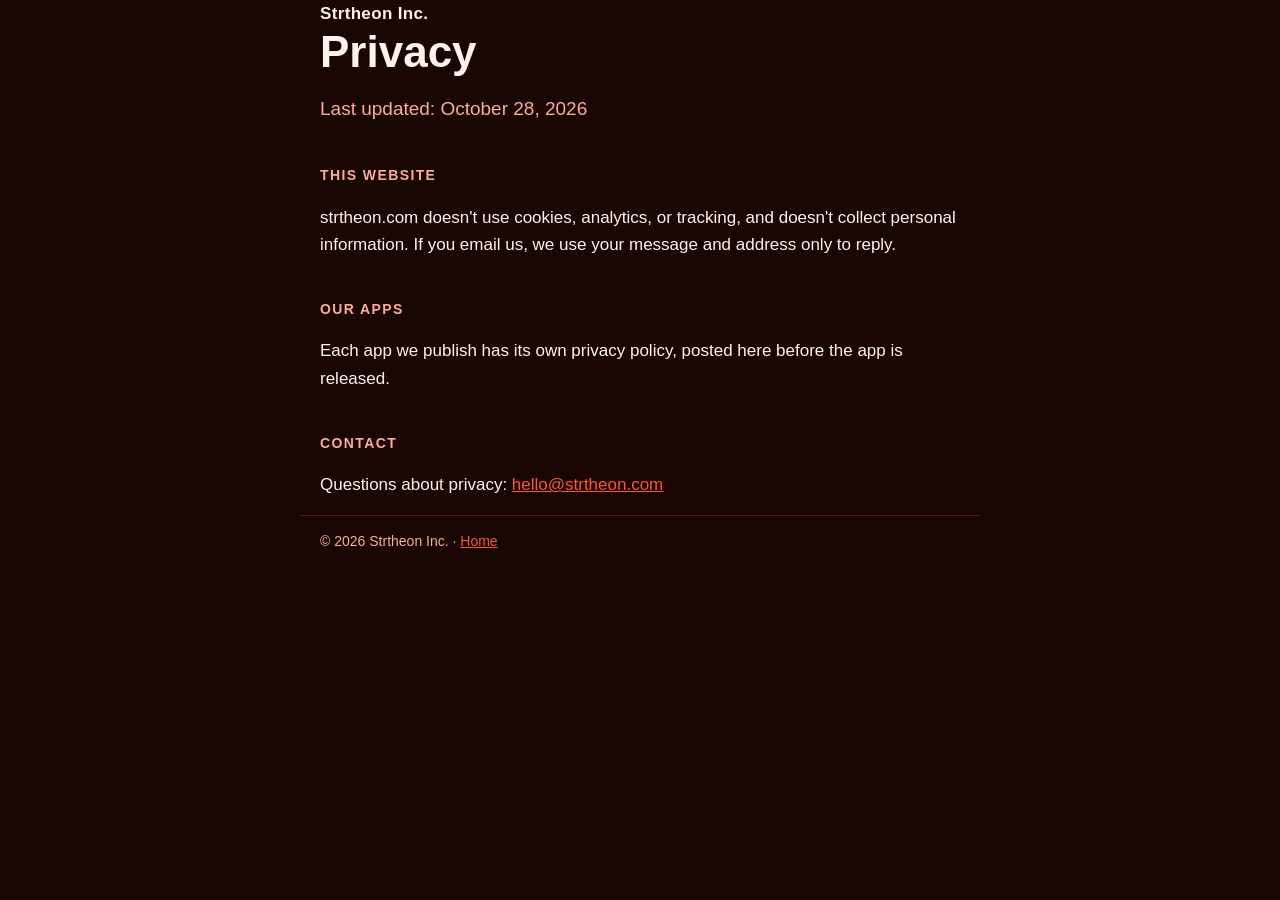
==== privacy.html @ 4f692ec5 "Add Strtheon company site Co-Authored-By: Claude Opus 5.5 <noreply@anthropic.com>" ====
<!doctype html>
<html lang="en">
<head>
  <meta charset="utf-8">
  <meta name="viewport" content="width=device-width, initial-scale=1">
  <title>Privacy · Strtheon Inc.</title>
  <link rel="stylesheet" href="style.css">
</head>
<body>
  <header class="wrap">
    <a class="brand" href="/">Strtheon Inc.</a>
  </header>

  <main class="wrap">
    <h1>Privacy</h1>
    <p class="lede">Last updated: October 28, 2026</p>

    <h2>This website</h2>
    <p>strtheon.com doesn't use cookies, analytics, or tracking, and doesn't collect personal information. If you email us, we use your message and address only to reply.</p>

    <h2>Our apps</h2>
    <p>Each app we publish has its own privacy policy, posted here before the app is released.</p>

    <h2>Contact</h2>
    <p>Questions about privacy: <a href="mailto:hello@strtheon.com">hello@strtheon.com</a></p>
  </main>

  <footer class="wrap">
    <p>&copy; 2026 Strtheon Inc. &middot; <a href="/">Home</a></p>
  </footer>
</body>
</html>
---- style.css ----
/* Colors from the Might palette (repfeed/docs/design/tokens.json) */
:root {
  --canvas: #190501;     /* obsidian-ember */
  --surface: #340a01;    /* dark-cocoa */
  --border: #631303;     /* molten-core */
  --accent: #fa5838;     /* flare-orange */
  --muted: #fcac9c;      /* warm-blush */
  --text: #fff3ee;
}

* { box-sizing: border-box; }

body {
  margin: 0;
  background: var(--canvas);
  color: var(--text);
  font: 17px/1.6 -apple-system, BlinkMacSystemFont, "Segoe UI", Helvetica, Arial, sans-serif;
}

.wrap { max-width: 680px; margin: 0 auto; padding: 0 20px; }

header { padding-top: 28px; }
.brand { color: var(--text); font-weight: 700; text-decoration: none; letter-spacing: 0.02em; }

main { padding: 48px 20px 32px; }
.hero { margin-bottom: 56px; }
h1 { font-size: clamp(30px, 6vw, 44px); line-height: 1.15; margin: 0 0 16px; }
h2 { font-size: 14px; text-transform: uppercase; letter-spacing: 0.1em; color: var(--muted); margin: 40px 0 12px; }
h3 { margin: 0 0 8px; font-size: 22px; }
.lede { color: var(--muted); font-size: 19px; margin: 0; }

.card { background: var(--surface); border: 1px solid var(--border); border-radius: 16px; padding: 24px; }
.card p { margin: 0 0 12px; }
.tag { color: var(--accent); font-weight: 600; margin: 0 !important; }

a { color: var(--accent); }

footer { border-top: 1px solid var(--border); padding-top: 16px; padding-bottom: 32px; color: var(--muted); font-size: 14px; }
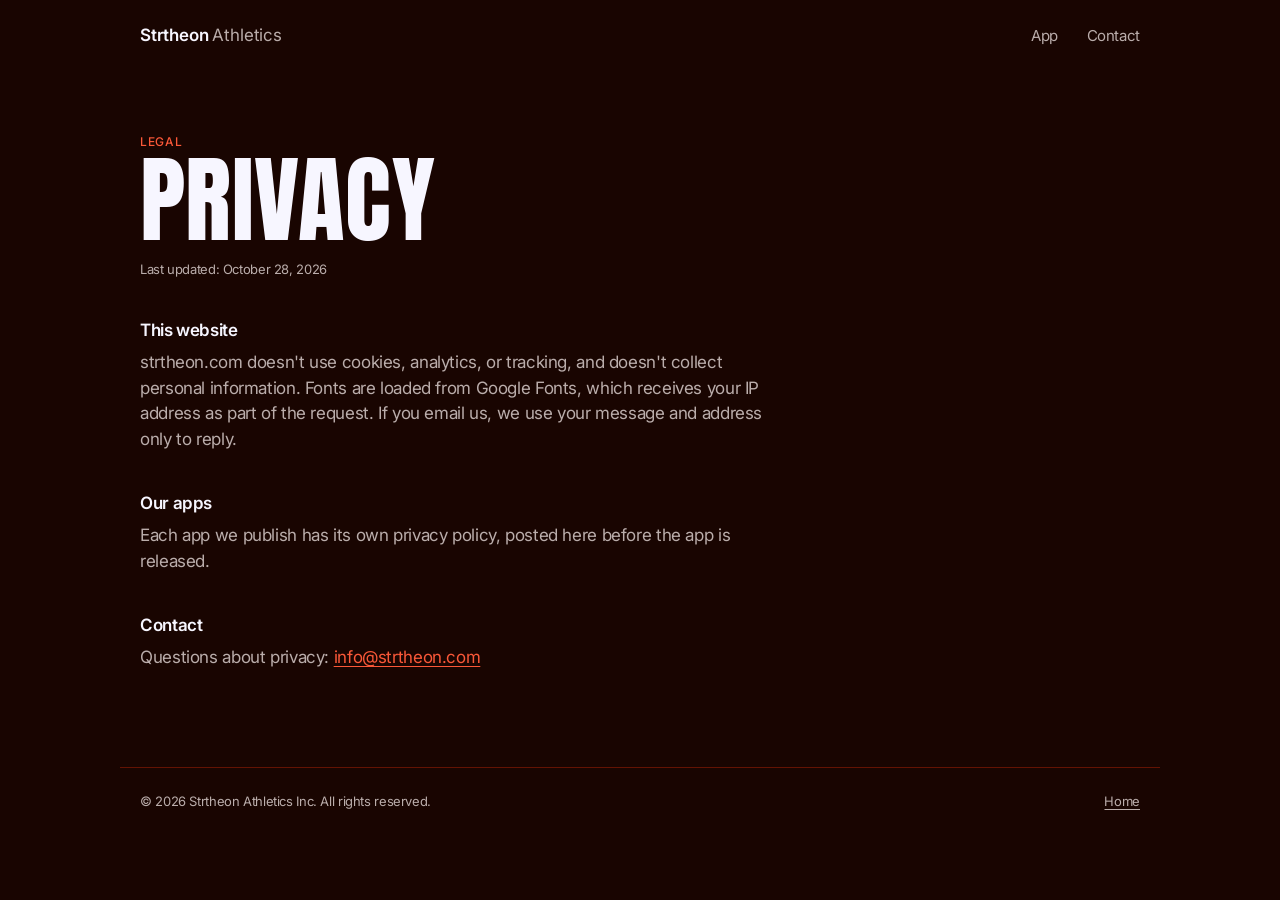
==== commit 23b49e7c: "Restyle site with the Might design system; rename to Strtheon Athletics Inc. Co-Authored-By: Claude " ====
--- a/privacy.html
+++ b/privacy.html
@@ -3,30 +3,42 @@
 <head>
   <meta charset="utf-8">
   <meta name="viewport" content="width=device-width, initial-scale=1">
-  <title>Privacy · Strtheon Inc.</title>
+  <title>Privacy · Strtheon Athletics Inc.</title>
+  <meta name="theme-color" content="#190501">
+  <link rel="preconnect" href="https://fonts.googleapis.com">
+  <link rel="preconnect" href="https://fonts.gstatic.com" crossorigin>
+  <link rel="stylesheet" href="https://fonts.googleapis.com/css2?family=Anton&family=Inter:wght@400;500;600&display=swap">
   <link rel="stylesheet" href="style.css">
 </head>
 <body>
-  <header class="wrap">
-    <a class="brand" href="/">Strtheon Inc.</a>
+  <header class="wrap site-header">
+    <a class="brand" href="/">Strtheon <span>Athletics</span></a>
+    <nav class="nav">
+      <a href="/#app">App</a>
+      <a href="/#contact">Contact</a>
+    </nav>
   </header>
 
   <main class="wrap">
-    <h1>Privacy</h1>
-    <p class="lede">Last updated: October 28, 2026</p>
+    <div class="prose">
+      <span class="eyebrow">Legal</span>
+      <h1 class="display">Privacy</h1>
+      <p class="updated">Last updated: October 28, 2026</p>
 
-    <h2>This website</h2>
-    <p>strtheon.com doesn't use cookies, analytics, or tracking, and doesn't collect personal information. If you email us, we use your message and address only to reply.</p>
+      <h2>This website</h2>
+      <p>strtheon.com doesn't use cookies, analytics, or tracking, and doesn't collect personal information. Fonts are loaded from Google Fonts, which receives your IP address as part of the request. If you email us, we use your message and address only to reply.</p>
 
-    <h2>Our apps</h2>
-    <p>Each app we publish has its own privacy policy, posted here before the app is released.</p>
+      <h2>Our apps</h2>
+      <p>Each app we publish has its own privacy policy, posted here before the app is released.</p>
 
-    <h2>Contact</h2>
-    <p>Questions about privacy: <a href="mailto:hello@strtheon.com">hello@strtheon.com</a></p>
+      <h2>Contact</h2>
+      <p>Questions about privacy: <a href="mailto:info@strtheon.com">info@strtheon.com</a></p>
+    </div>
   </main>
 
-  <footer class="wrap">
-    <p>&copy; 2026 Strtheon Inc. &middot; <a href="/">Home</a></p>
+  <footer class="wrap site-footer">
+    <span>&copy; 2026 Strtheon Athletics Inc. All rights reserved.</span>
+    <a href="/">Home</a>
   </footer>
 </body>
 </html>
--- a/style.css
+++ b/style.css
@@ -1,38 +1,260 @@
-/* Colors from the Might palette (repfeed/docs/design/tokens.json) */
+/*
+  Strtheon Athletics site. Values follow the Might design spec
+  (repfeed/docs/design/DESIGN.md and tokens.json).
+
+  Fonts: PP Neue Montreal for text, Anton standing in for Druk Condensed.
+  Neue Montreal loads from fonts/ only once web-licensed .woff2 files are
+  added there (the free personal-use files don't allow website use).
+  Until then the page falls back to Inter.
+*/
+
+@font-face {
+  font-family: "PP Neue Montreal";
+  src: local("PP Neue Montreal"), local("PPNeueMontreal-Regular"),
+       url("fonts/PPNeueMontreal-Regular.woff2") format("woff2");
+  font-weight: 400;
+  font-display: swap;
+}
+@font-face {
+  font-family: "PP Neue Montreal";
+  src: local("PP Neue Montreal Medium"), local("PPNeueMontreal-Medium"),
+       url("fonts/PPNeueMontreal-Medium.woff2") format("woff2");
+  font-weight: 500;
+  font-display: swap;
+}
+@font-face {
+  font-family: "PP Neue Montreal";
+  src: local("PP Neue Montreal Semibold"), local("PPNeueMontreal-Semibold"),
+       url("fonts/PPNeueMontreal-Semibold.woff2") format("woff2");
+  font-weight: 600;
+  font-display: swap;
+}
+
 :root {
-  --canvas: #190501;     /* obsidian-ember */
-  --surface: #340a01;    /* dark-cocoa */
-  --border: #631303;     /* molten-core */
-  --accent: #fa5838;     /* flare-orange */
-  --muted: #fcac9c;      /* warm-blush */
-  --text: #fff3ee;
+  /* Palette */
+  --obsidian-ember: #190501;
+  --dark-cocoa: #340a01;
+  --molten-core: #631303;
+  --signal-red: #951c04;
+  --flare-orange: #fa5838;
+  --warm-blush: #fcac9c;
+  --linen: #f7f6ff;
+  --warm-ash: #baadab;
+
+  /* Type */
+  --font-text: "PP Neue Montreal", "Inter", -apple-system, BlinkMacSystemFont, "Helvetica Neue", Arial, sans-serif;
+  --font-display: "Druk Condensed Super", "Anton", "Impact", sans-serif;
+
+  /* Spacing (4pt grid) */
+  --margin: 20px;
+  --section-gap: 96px;
 }
 
 * { box-sizing: border-box; }
+
+html { -webkit-text-size-adjust: 100%; }
 
 body {
   margin: 0;
-  background: var(--canvas);
-  color: var(--text);
-  font: 17px/1.6 -apple-system, BlinkMacSystemFont, "Segoe UI", Helvetica, Arial, sans-serif;
-}
-
-.wrap { max-width: 680px; margin: 0 auto; padding: 0 20px; }
-
-header { padding-top: 28px; }
-.brand { color: var(--text); font-weight: 700; text-decoration: none; letter-spacing: 0.02em; }
-
-main { padding: 48px 20px 32px; }
-.hero { margin-bottom: 56px; }
-h1 { font-size: clamp(30px, 6vw, 44px); line-height: 1.15; margin: 0 0 16px; }
-h2 { font-size: 14px; text-transform: uppercase; letter-spacing: 0.1em; color: var(--muted); margin: 40px 0 12px; }
-h3 { margin: 0 0 8px; font-size: 22px; }
-.lede { color: var(--muted); font-size: 19px; margin: 0; }
-
-.card { background: var(--surface); border: 1px solid var(--border); border-radius: 16px; padding: 24px; }
-.card p { margin: 0 0 12px; }
-.tag { color: var(--accent); font-weight: 600; margin: 0 !important; }
-
-a { color: var(--accent); }
-
-footer { border-top: 1px solid var(--border); padding-top: 16px; padding-bottom: 32px; color: var(--muted); font-size: 14px; }
+  background: var(--obsidian-ember);
+  color: var(--linen);
+  font-family: var(--font-text);
+  font-size: 17px;
+  line-height: 1.35;
+  letter-spacing: -0.022em;
+  -webkit-font-smoothing: antialiased;
+}
+
+a { color: var(--flare-orange); text-underline-offset: 3px; }
+
+.wrap { max-width: 1040px; margin: 0 auto; padding: 0 var(--margin); }
+
+/* Header */
+.site-header {
+  display: flex;
+  align-items: center;
+  justify-content: space-between;
+  padding-top: 24px;
+  padding-bottom: 24px;
+}
+.brand {
+  color: var(--linen);
+  font-weight: 600;
+  text-decoration: none;
+  letter-spacing: -0.01em;
+}
+.brand span { color: var(--warm-ash); font-weight: 400; }
+.nav a {
+  color: var(--warm-ash);
+  font-size: 15px;
+  text-decoration: none;
+  margin-left: 24px;
+}
+.nav a:hover { color: var(--linen); }
+
+/* Eyebrow + display heading */
+.eyebrow {
+  display: block;
+  color: var(--flare-orange);
+  font-size: 12px;
+  font-weight: 500;
+  line-height: 1.2;
+  letter-spacing: 0.06em;
+  text-transform: uppercase;
+  margin: 0 0 8px;
+}
+.display {
+  font-family: var(--font-display);
+  font-weight: 400;
+  text-transform: uppercase;
+  line-height: 0.9;
+  letter-spacing: 0.005em;
+  margin: 0;
+}
+
+/* Hero: embers on obsidian */
+.hero {
+  position: relative;
+  padding-top: 96px;
+  padding-bottom: 112px;
+  overflow: hidden;
+}
+.hero::before {
+  content: "";
+  position: absolute;
+  inset: 0;
+  background: radial-gradient(ellipse 55% 48% at 72% 52%, rgba(250, 88, 56, 0.24), rgba(99, 19, 3, 0.32) 40%, transparent 75%);
+  pointer-events: none;
+}
+.hero > * { position: relative; }
+.hero .display { font-size: clamp(64px, 14vw, 168px); }
+.hero .display em { font-style: normal; color: var(--flare-orange); }
+.hero .lede {
+  max-width: 520px;
+  margin: 28px 0 0;
+  color: var(--warm-ash);
+  font-size: 19px;
+  line-height: 1.4;
+}
+
+/* Sections */
+section.wrap { padding-top: var(--section-gap); }
+section > .display { font-size: clamp(40px, 7vw, 64px); margin-bottom: 32px; }
+
+/* App card */
+.app-card {
+  display: grid;
+  grid-template-columns: 1.2fr 1fr;
+  gap: 32px;
+  align-items: center;
+  background: var(--dark-cocoa);
+  border: 1px solid var(--signal-red);
+  border-radius: 8px;
+  padding: 40px;
+}
+.app-card h3 {
+  font-family: var(--font-display);
+  font-weight: 400;
+  font-size: 44px;
+  line-height: 0.9;
+  text-transform: uppercase;
+  letter-spacing: 0.005em;
+  margin: 0 0 4px;
+}
+.app-card .sub { color: var(--warm-ash); margin: 0 0 20px; }
+.app-card p { margin: 0 0 16px; }
+.chip {
+  display: inline-block;
+  padding: 4px 8px;
+  border-radius: 4px;
+  background: var(--obsidian-ember);
+  color: var(--flare-orange);
+  font-size: 12px;
+  font-weight: 500;
+  letter-spacing: 0.06em;
+  text-transform: uppercase;
+}
+
+/* Three-step strip inside the card */
+.steps { list-style: none; margin: 0; padding: 0; display: grid; gap: 12px; }
+.steps li {
+  display: flex;
+  gap: 16px;
+  align-items: baseline;
+  padding: 16px 20px;
+  background: var(--obsidian-ember);
+  border-radius: 8px;
+}
+.steps .num {
+  font-family: var(--font-display);
+  font-size: 32px;
+  line-height: 0.9;
+  color: var(--flare-orange);
+  min-width: 24px;
+}
+.steps strong { display: block; font-weight: 600; }
+.steps span.t { color: var(--warm-ash); font-size: 15px; line-height: 1.4; }
+
+/* Values */
+.values { display: grid; grid-template-columns: repeat(3, 1fr); gap: 16px; }
+.value {
+  background: var(--dark-cocoa);
+  border-radius: 8px;
+  padding: 24px 20px;
+}
+.value h4 { margin: 0 0 8px; font-size: 17px; font-weight: 600; line-height: 1.2; }
+.value p { margin: 0; color: var(--warm-ash); font-size: 15px; line-height: 1.4; }
+
+/* Contact */
+.contact { display: flex; flex-wrap: wrap; gap: 16px 48px; align-items: flex-end; justify-content: space-between; }
+.contact address { font-style: normal; color: var(--warm-ash); line-height: 1.5; }
+.contact address strong { color: var(--linen); font-weight: 500; }
+
+/* Glow button (DESIGN.md: Dark Cocoa fill, inset Molten Core glow, Flare Orange label) */
+.btn-glow {
+  display: inline-flex;
+  align-items: center;
+  height: 52px;
+  padding: 0 24px;
+  border-radius: 14px;
+  background: var(--dark-cocoa);
+  box-shadow: inset 0 0 20px var(--molten-core);
+  color: var(--flare-orange);
+  font-size: 16px;
+  font-weight: 500;
+  letter-spacing: -0.01em;
+  text-decoration: none;
+  transition: background 150ms;
+}
+.btn-glow:hover { background: var(--molten-core); }
+
+/* Prose pages (privacy) */
+.prose { max-width: 640px; padding-top: 64px; }
+.prose .display { font-size: clamp(56px, 10vw, 96px); margin-bottom: 16px; }
+.prose h2 { font-size: 17px; font-weight: 600; margin: 40px 0 8px; }
+.prose p { color: var(--warm-ash); line-height: 1.5; margin: 0 0 12px; }
+.prose .updated { color: var(--warm-ash); font-size: 13px; }
+
+/* Footer */
+.wrap.site-footer {
+  margin-top: var(--section-gap);
+  border-top: 1px solid var(--molten-core);
+  padding-top: 24px;
+  padding-bottom: 40px;
+  display: flex;
+  flex-wrap: wrap;
+  gap: 8px 24px;
+  justify-content: space-between;
+  color: var(--warm-ash);
+  font-size: 13px;
+  line-height: 1.4;
+}
+.site-footer a { color: var(--warm-ash); }
+
+@media (max-width: 760px) {
+  :root { --section-gap: 72px; }
+  .hero { padding-top: 56px; padding-bottom: 80px; }
+  .app-card { grid-template-columns: 1fr; padding: 24px 20px; }
+  .values { grid-template-columns: 1fr; }
+  .nav a { margin-left: 16px; }
+}
